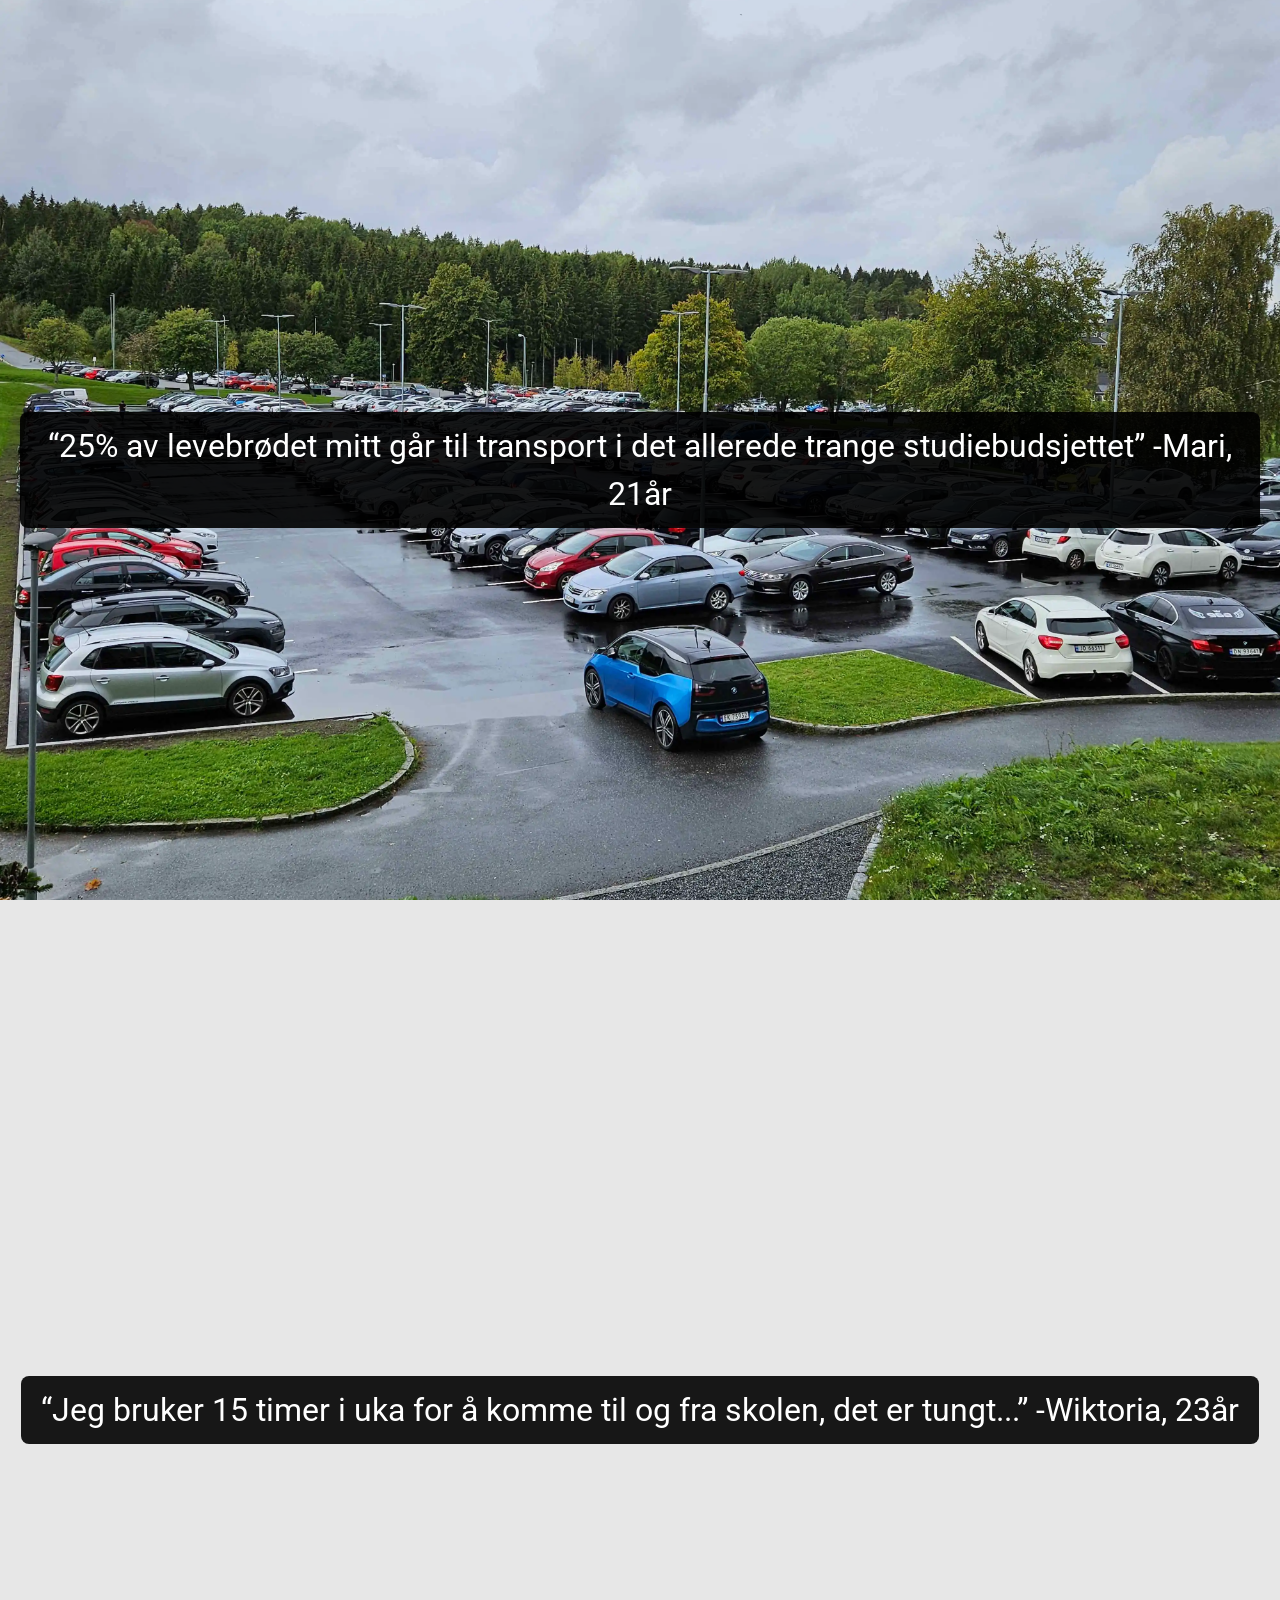
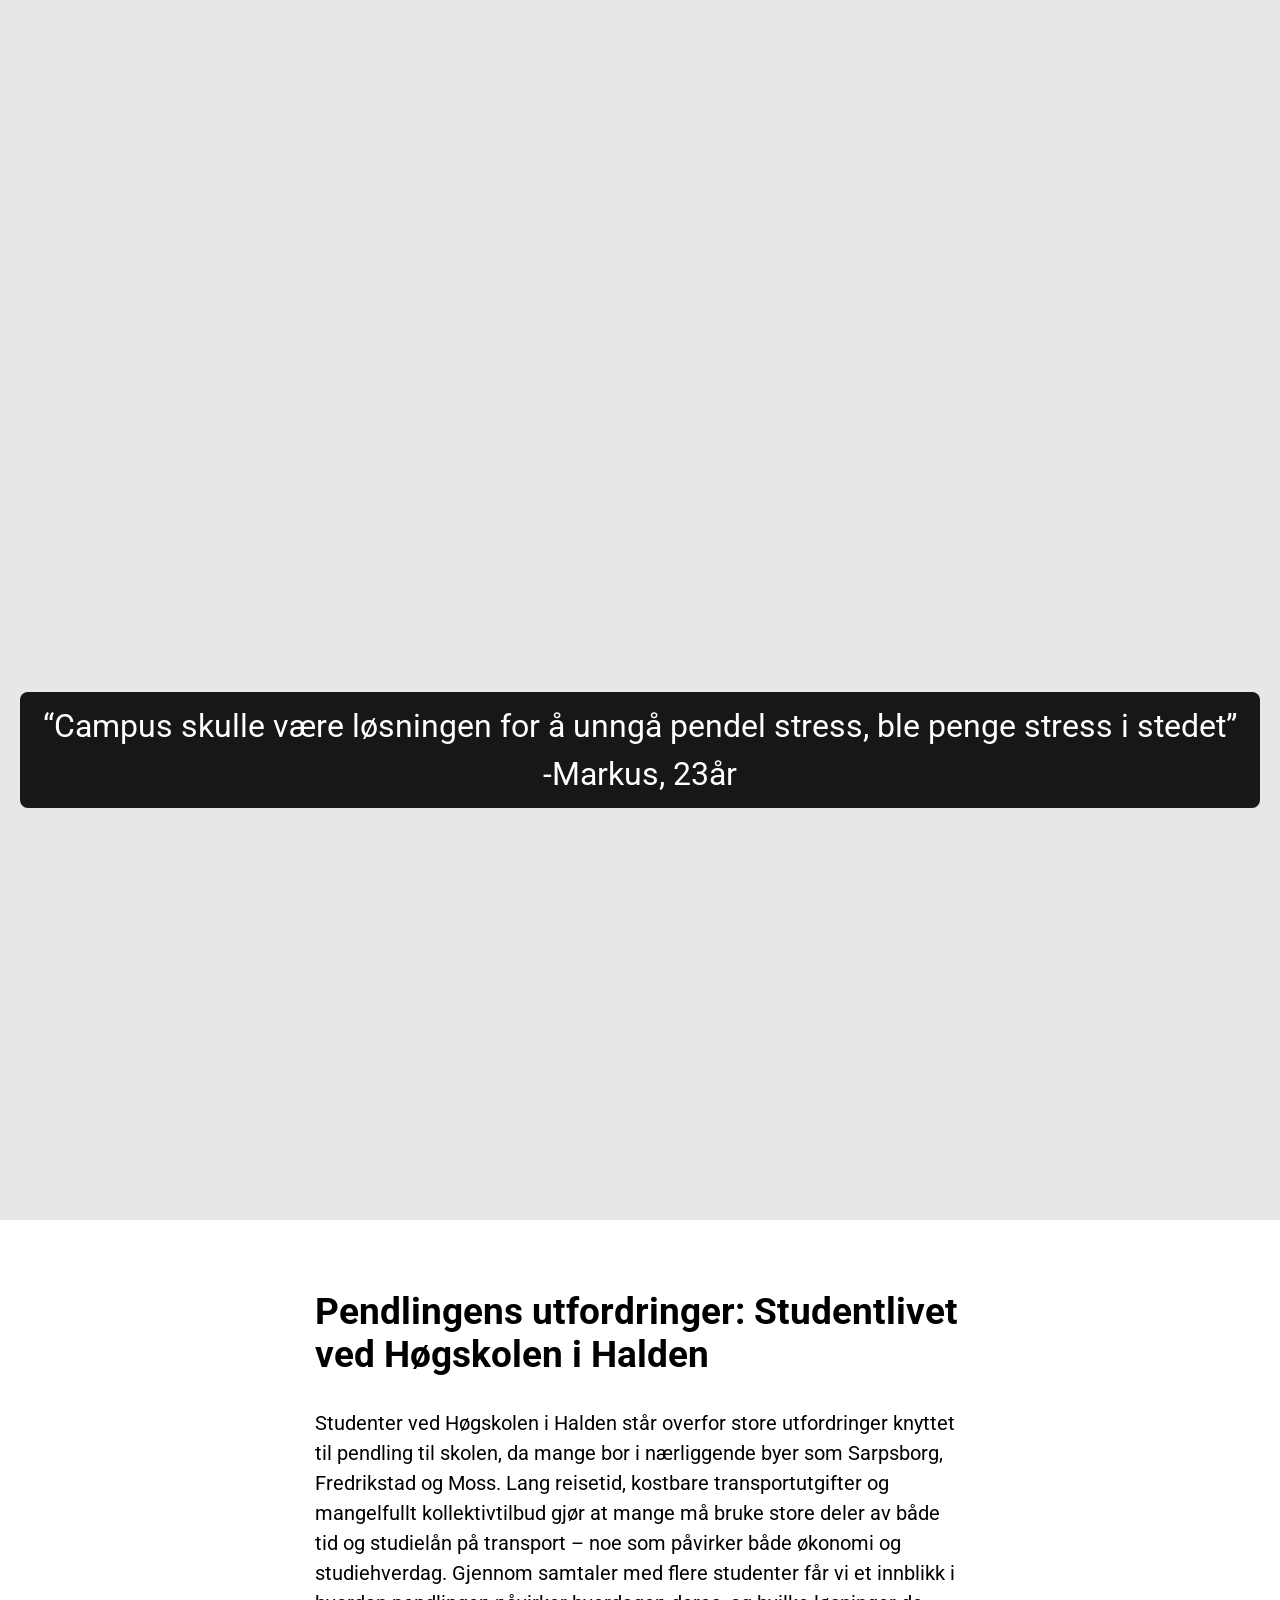
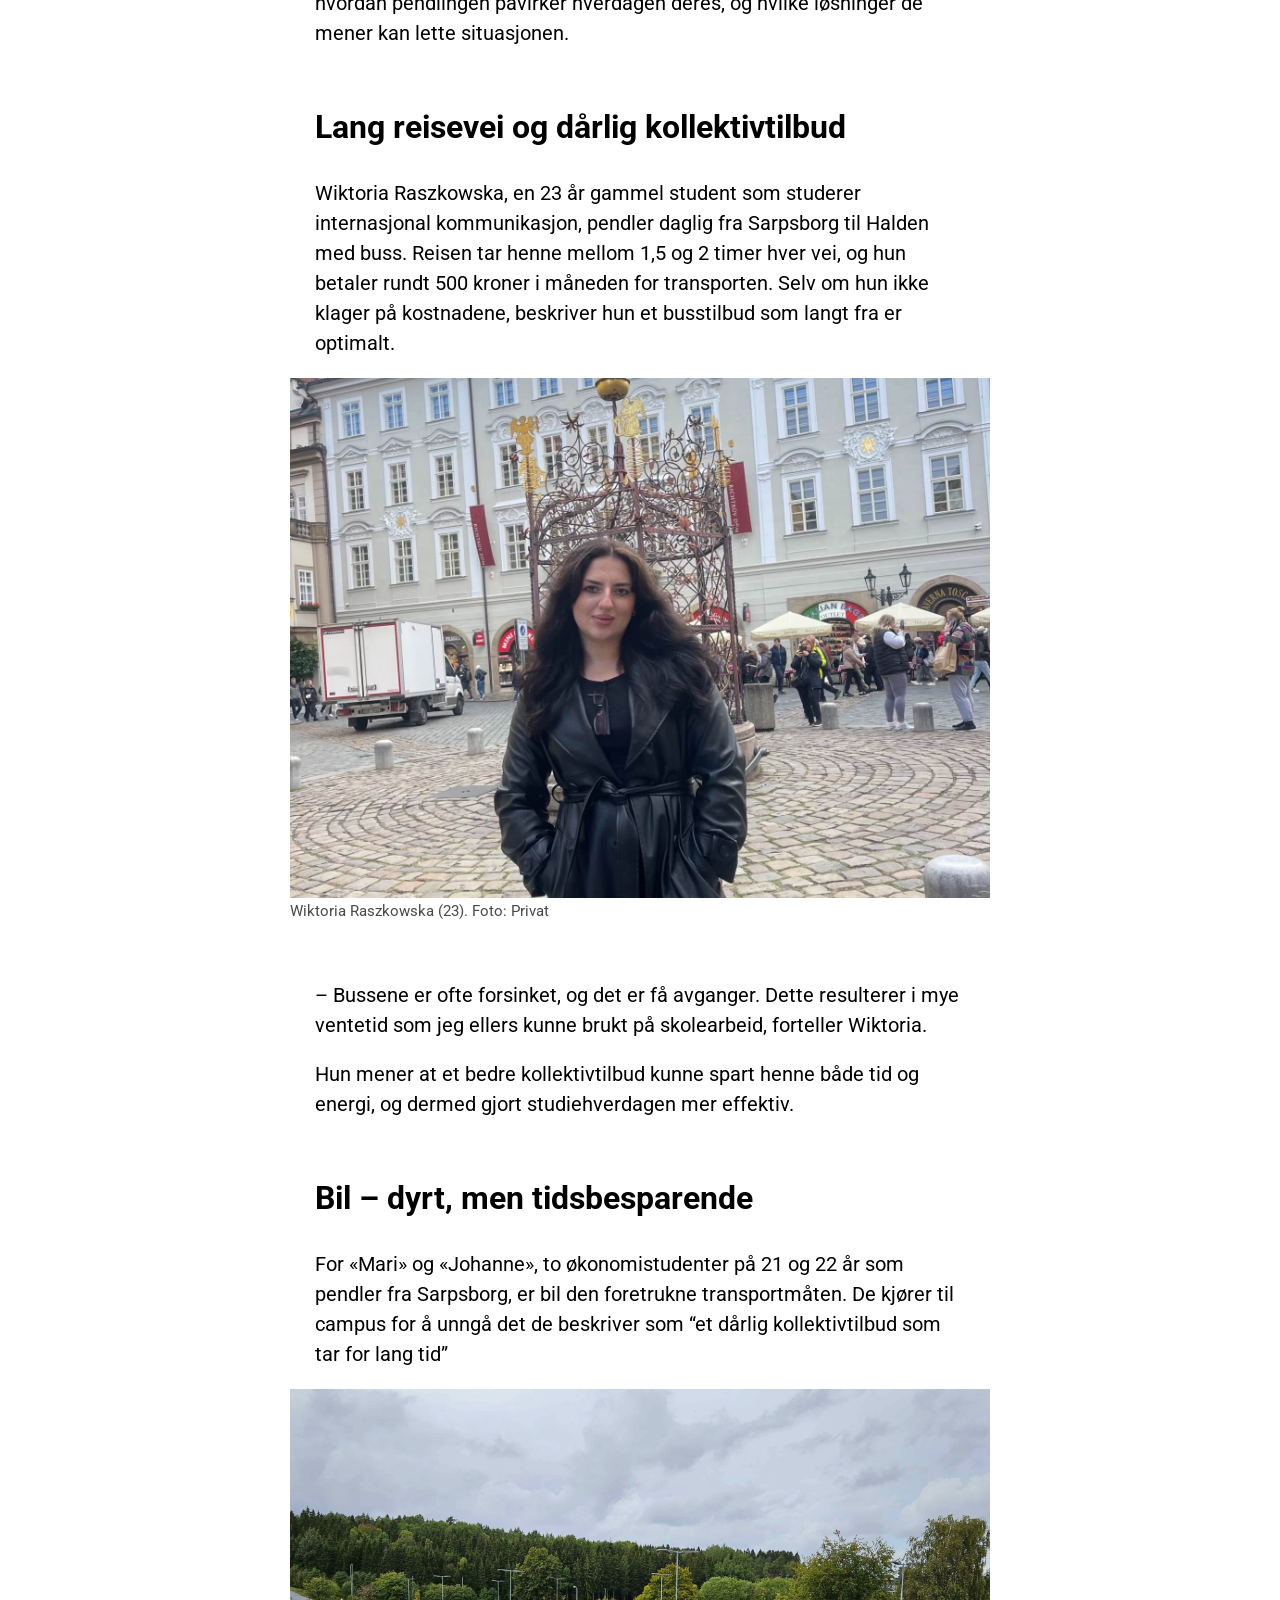
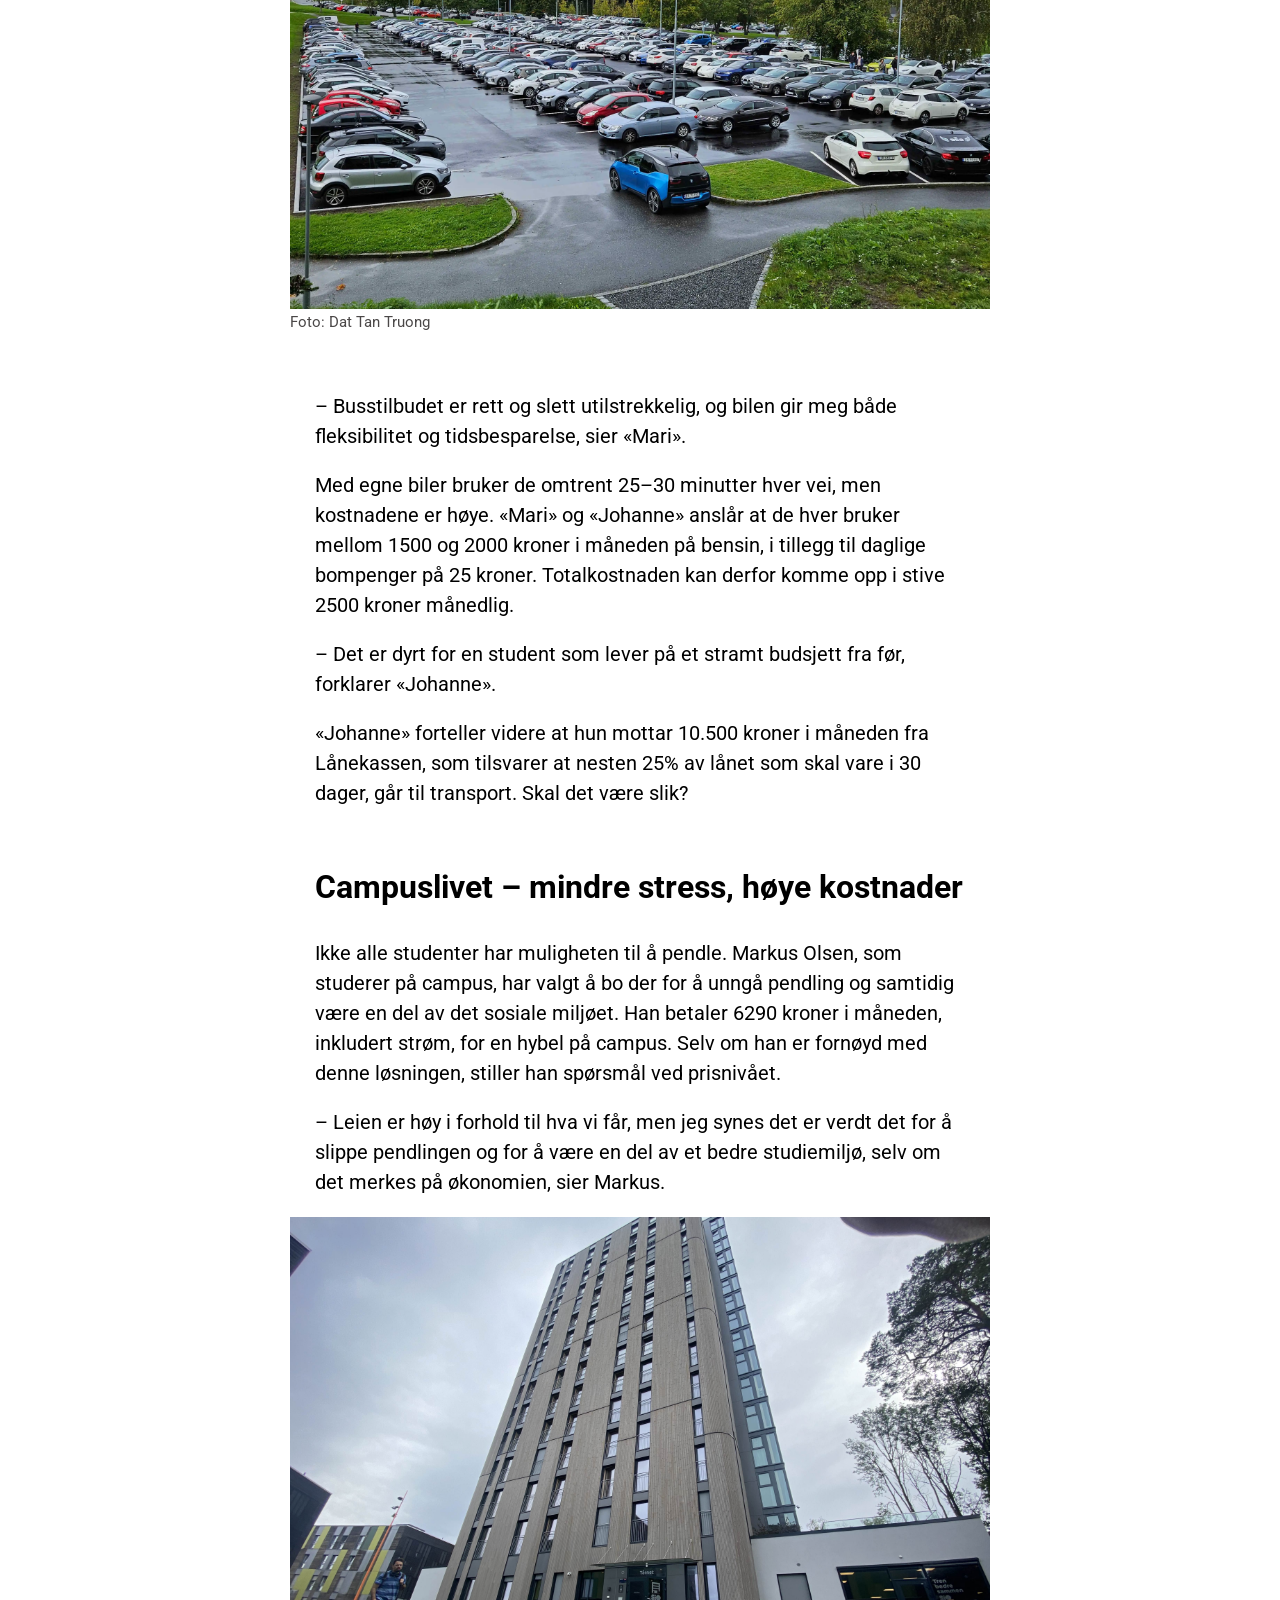
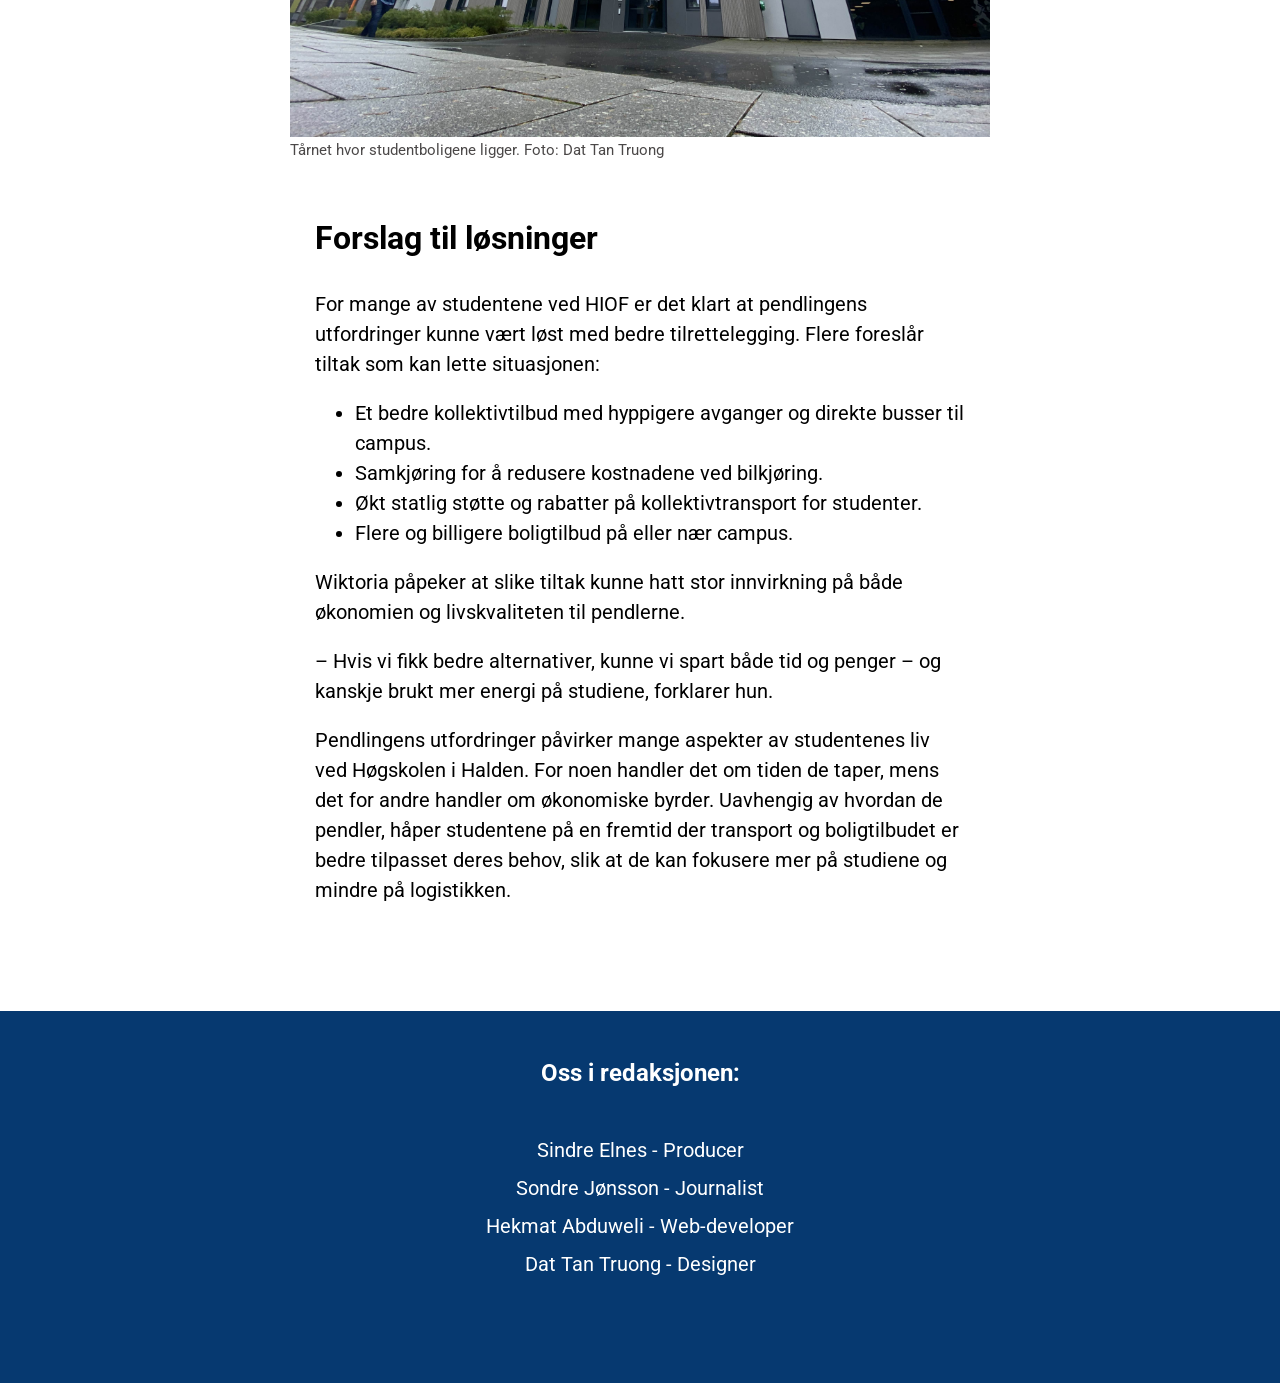
==== Eksamen_komdesign/sak1.html @ 2dca88c6 "fjernet og fikset mappe" ====
<!DOCTYPE html>
<html lang="en">

<head>
    <meta charset="UTF-8">
    <meta name="viewport" content="width=device-width, initial-scale=1.0">
    <link rel="stylesheet" href="./style.css" type="text/css">
    <link rel="stylesheet" href="sak1.css" type="text/css">
    <title>sak1</title>
</head>

<body>
    <main class="container">
        <section class="section" data-bg="bildet/nummertre.webp ">
            <p class="bgp" id="firstSection">“25% av levebrødet mitt går til transport i det allerede trange studiebudsjettet” -Mari,
                21år
            </p>
        </section>
        <section class="section" data-bg="bildet/nummeren.webp">
            <p class="bgp">“Jeg bruker 15 timer i uka for å komme til og fra skolen, det er tungt...”
                -Wiktoria, 23år
            </p>
        </section>
        <section class="section" data-bg="bildet/nummerto.jpg">
            <p class="bgp">“Campus skulle være løsningen for å unngå pendel stress, ble penge stress i stedet” -Markus,
                23år</p>
        </section>

        <section class="normal-section">
        

            <article class="sak-artikkel">
                <!-- <figure>
                    <img src="bildet/buss.webp" alt="buss" />
                    <figcaption>Buss</figcaption>
                </figure>
                 -->

                <div class="paragraph">
                    <h1>Pendlingens utfordringer: Studentlivet ved Høgskolen i Halden</h1>
                    <p>Studenter ved Høgskolen i Halden står overfor store utfordringer knyttet til pendling til
                        skolen, da mange bor i nærliggende byer som Sarpsborg, Fredrikstad og Moss. Lang
                        reisetid, kostbare transportutgifter og mangelfullt kollektivtilbud gjør at mange må
                        bruke store deler av både tid og studielån på transport – noe som påvirker både
                        økonomi og studiehverdag.
                        Gjennom samtaler med flere studenter får vi et innblikk i hvordan pendlingen påvirker
                        hverdagen deres, og hvilke løsninger de mener kan lette situasjonen.
                    </p>
                </div>
                <div class="paragraph">
                    <h2>
                        Lang reisevei og dårlig kollektivtilbud
                    </h2>
                    <p>Wiktoria Raszkowska, en 23 år gammel student som studerer internasjonal
                        kommunikasjon, pendler daglig fra Sarpsborg til Halden med buss. Reisen tar henne
                        mellom 1,5 og 2 timer hver vei, og hun betaler rundt 500 kroner i måneden for
                        transporten. Selv om hun ikke klager på kostnadene, beskriver hun et busstilbud som
                        langt fra er optimalt.
                    </p>
                </div>
                <figure>
                    <img src="bildet/WikBilde.jpg" alt="Wik">
                    <figcaption>Wiktoria Raszkowska (23). Foto: Privat</figcaption>
                </figure>

                <div class="paragraph">
                    <p>– Bussene er ofte forsinket, og det er få avganger. Dette resulterer i mye ventetid som
                        jeg ellers kunne brukt på skolearbeid, forteller Wiktoria.</p>
                    <br>
                    <p>Hun mener at et bedre kollektivtilbud kunne spart henne både tid og energi, og dermed
                        gjort studiehverdagen mer effektiv.</p>
                </div>

                <div class="paragraph">
                    <h2>Bil – dyrt, men tidsbesparende</h2>
                    <p>
                        For «Mari» og «Johanne», to økonomistudenter på 21 og 22 år som pendler fra
                        Sarpsborg, er bil den foretrukne transportmåten. De kjører til campus for å unngå det de
                        beskriver som “et dårlig kollektivtilbud som tar for lang tid”
                    </p>
                </div>
                <figure>
                    <img src="bildet/nummertre.webp" alt="tånet">

                    <figcaption>
                        Foto: Dat Tan Truong
                    </figcaption>
                </figure>
                <div class="paragraph">
                    <p>
                        – Busstilbudet er rett og slett utilstrekkelig, og bilen gir meg både fleksibilitet og
                        tidsbesparelse, sier «Mari».
                    </p>
                    <br>
                    <p>
                        Med egne biler bruker de omtrent 25–30 minutter hver vei, men kostnadene er høye.
                        «Mari» og «Johanne» anslår at de hver bruker mellom 1500 og 2000 kroner i måneden på
                        bensin, i tillegg til daglige bompenger på 25 kroner. Totalkostnaden kan derfor komme
                        opp i stive 2500 kroner månedlig.
                    </p>
                    <br>
                    <p>– Det er dyrt for en student som lever på et stramt budsjett fra før, forklarer «Johanne».</p>
                    <br>
                    <p>«Johanne» forteller videre at hun mottar 10.500 kroner i måneden fra Lånekassen, som
                        tilsvarer at nesten 25% av lånet som skal vare i 30 dager, går til transport. Skal det være
                        slik?</p>
                </div>
                <div class="paragraph">
                    <h2>Campuslivet – mindre stress, høye kostnader</h2>
                    <p>
                        Ikke alle studenter har muligheten til å pendle. Markus Olsen, som studerer på campus,
                        har valgt å bo der for å unngå pendling og samtidig være en del av det sosiale miljøet.
                        Han betaler 6290 kroner i måneden, inkludert strøm, for en hybel på campus. Selv om
                        han er fornøyd med denne løsningen, stiller han spørsmål ved prisnivået.

                    </p>
                    <br>

                    <p>
                        – Leien er høy i forhold til hva vi får, men jeg synes det er verdt det for å slippe
                        pendlingen og for å være en del av et bedre studiemiljø, selv om det merkes på
                        økonomien, sier Markus.
                    </p>
                </div>

                <figure>
                    <img src="bildet/tornet.jpg" alt="tånet">

                    <figcaption>
                        Tårnet hvor studentboligene ligger. Foto: Dat Tan Truong
                    </figcaption>
                </figure>

                <div class="paragraph">

                    <h2>Forslag til løsninger</h2>
                    <p>For mange av studentene ved HIOF er det klart at pendlingens utfordringer kunne vært
                    løst med bedre tilrettelegging. Flere foreslår tiltak som kan lette situasjonen:
                    </p>
                    <br>
                    <ul>
                        <li>Et bedre kollektivtilbud med hyppigere avganger og direkte busser til campus.</li>
                        <li>Samkjøring for å redusere kostnadene ved bilkjøring.</li>
                        <li>Økt statlig støtte og rabatter på kollektivtransport for studenter.</li>
                        <li>Flere og billigere boligtilbud på eller nær campus.</li>
                    </ul>
                    <br>
                    <p>Wiktoria påpeker at slike tiltak kunne hatt stor innvirkning på både økonomien og
                    livskvaliteten til pendlerne.
                    </p>
                    <br>
                    <p>– Hvis vi fikk bedre alternativer, kunne vi spart både tid og penger – og kanskje brukt mer
                    energi på studiene, forklarer hun.</p>
                    <br>
                    <p>Pendlingens utfordringer påvirker mange aspekter av studentenes liv ved Høgskolen i
                    Halden. For noen handler det om tiden de taper, mens det for andre handler om
                    økonomiske byrder. Uavhengig av hvordan de pendler, håper studentene på en fremtid
                    der transport og boligtilbudet er bedre tilpasset deres behov, slik at de kan fokusere
                    mer på studiene og mindre på logistikken.</p>
                    <br><br><br><br>
                </div>
            </article>
        </section>
    </main>
    <footer>
        <h2>Oss i redaksjonen:</h2>
        <ul>
            <li>Sindre Elnes - Producer</li>
            <li>Sondre Jønsson - Journalist</li>
            <li>Hekmat Abduweli - Web-developer</li>
            <li>Dat Tan Truong - Designer</li>
        </ul>
    </footer>
</body>

</html>
<script>

    const sections = document.querySelectorAll(".section");
    const container = document.querySelector(".container");


    const options = {
        root: null,
        threshold: 0.5,
    };

    const observer = new IntersectionObserver((entries) => {
        entries.forEach((entry) => {
            if (entry.isIntersecting) {
                const bgImage = entry.target.getAttribute("data-bg");

                if (bgImage) {
                    container.style.backgroundImage = `url(${bgImage})`;

                    setTimeout(() => {
                        container.style.backgroundImage = `url(${bgImage})`;
                    }, 1000);
                }
            }
        });
    }, options);

    sections.forEach((section) => {
        observer.observe(section);
    });

</script>
---- Eksamen_komdesign/style.css ----
/* Felles stilregler */
@import url("https://fonts.googleapis.com/css2?family=Roboto:wght@300;400;500;700&display=swap");

* {
  margin: 0;
}

body,
html {
  margin: 0;
  padding: 0;
  overflow-x: hidden;
  scroll-behavior: smooth;
  font-family: "Roboto", Arial, Helvetica, sans-serif;
  background-color: #e7e7e7;
}

header {
  text-align: center;
  padding: 1.5rem;
  background-color: #405b97;
}

a {
  color: #000;
  text-decoration: none;
  list-style: none;
}

main h1,
main h2 {
  margin-bottom: 2rem;
  font-size: 2.3rem;
}

main h2 {
  font-size: 2rem;
}

a {
  color: #000;
  text-decoration: none;
}

p, ul li {
  line-height: 1.5;
  font-size: 20px;
}

footer {
  background-color: rgb(6,57,112);
  text-align: center;
  padding: 3rem 0rem 3rem 0rem;
  color: #fff;
}

footer ul {
  padding: 3rem 0rem 3rem 0rem;
}

footer ul li {
  margin-bottom: 0.5rem;
}

.logopic{
  width: 7%;
}

/*scrollfunksjon*/
.section {
  min-height: 100vh;
  display: flex;
  justify-content: center;
  align-items: center;
  color: white;
  text-align: center;
  padding: 20px;
}

.container {
  width: 100%;

  margin: 0 auto; /* Centers the container */
  background-size:cover; /* Adjusts size proportionally */
  background-position: center center; /* Ensures it's centered */
  background-attachment: fixed;
  transition: background-image 0.3s ease-in-out;
}

.section .bgp {
  font-size: 2rem;
  color: white;
  background-color: rgba(0, 0, 0, 0.9);
  padding: 10px 20px;
  border-radius: 8px;
}

/*artikkel*/
.normal-section {
  background-color: white;
  color: black;
  min-height: 100vh;
  display: flex;
  flex-direction: column;
  justify-content: center;
  align-items: center;
  padding: 10px;
}

.normal-section article {
  max-width: 700px;
  width: 100%;
}

.normal-section img,
.normal-section figure img {
  width: 100%;
  max-height: 520px;
  object-fit: cover;
}

figcaption {
  text-align: left;
  font-size: 15px;
  color: rgb(75, 72, 72);
}

.paragraph {
  max-width: 650px;
  width: 100%;
  margin: 60px auto 20px auto;
}

@media only screen and (max-width: 600px) {
  main h1{
    font-size: 2rem;
  }
  main h2{
    font-size: 1.5rem;
  }
  p, ul li {
  line-height: 1.5;
  font-size: 16px;
}
.normal-section img,
.normal-section figure img {
  max-height: 350px;
}
.section .bgp {
  font-size: 1.5rem;
}
.logopic{
  width: 20%;
}
}
---- Eksamen_komdesign/sak1.css ----
.background-overlay {
  position: absolute;
  top: 0;
  left: 0;
  width: 100%;
  height: 100%;
  opacity: 0;
  z-index: 1;
}
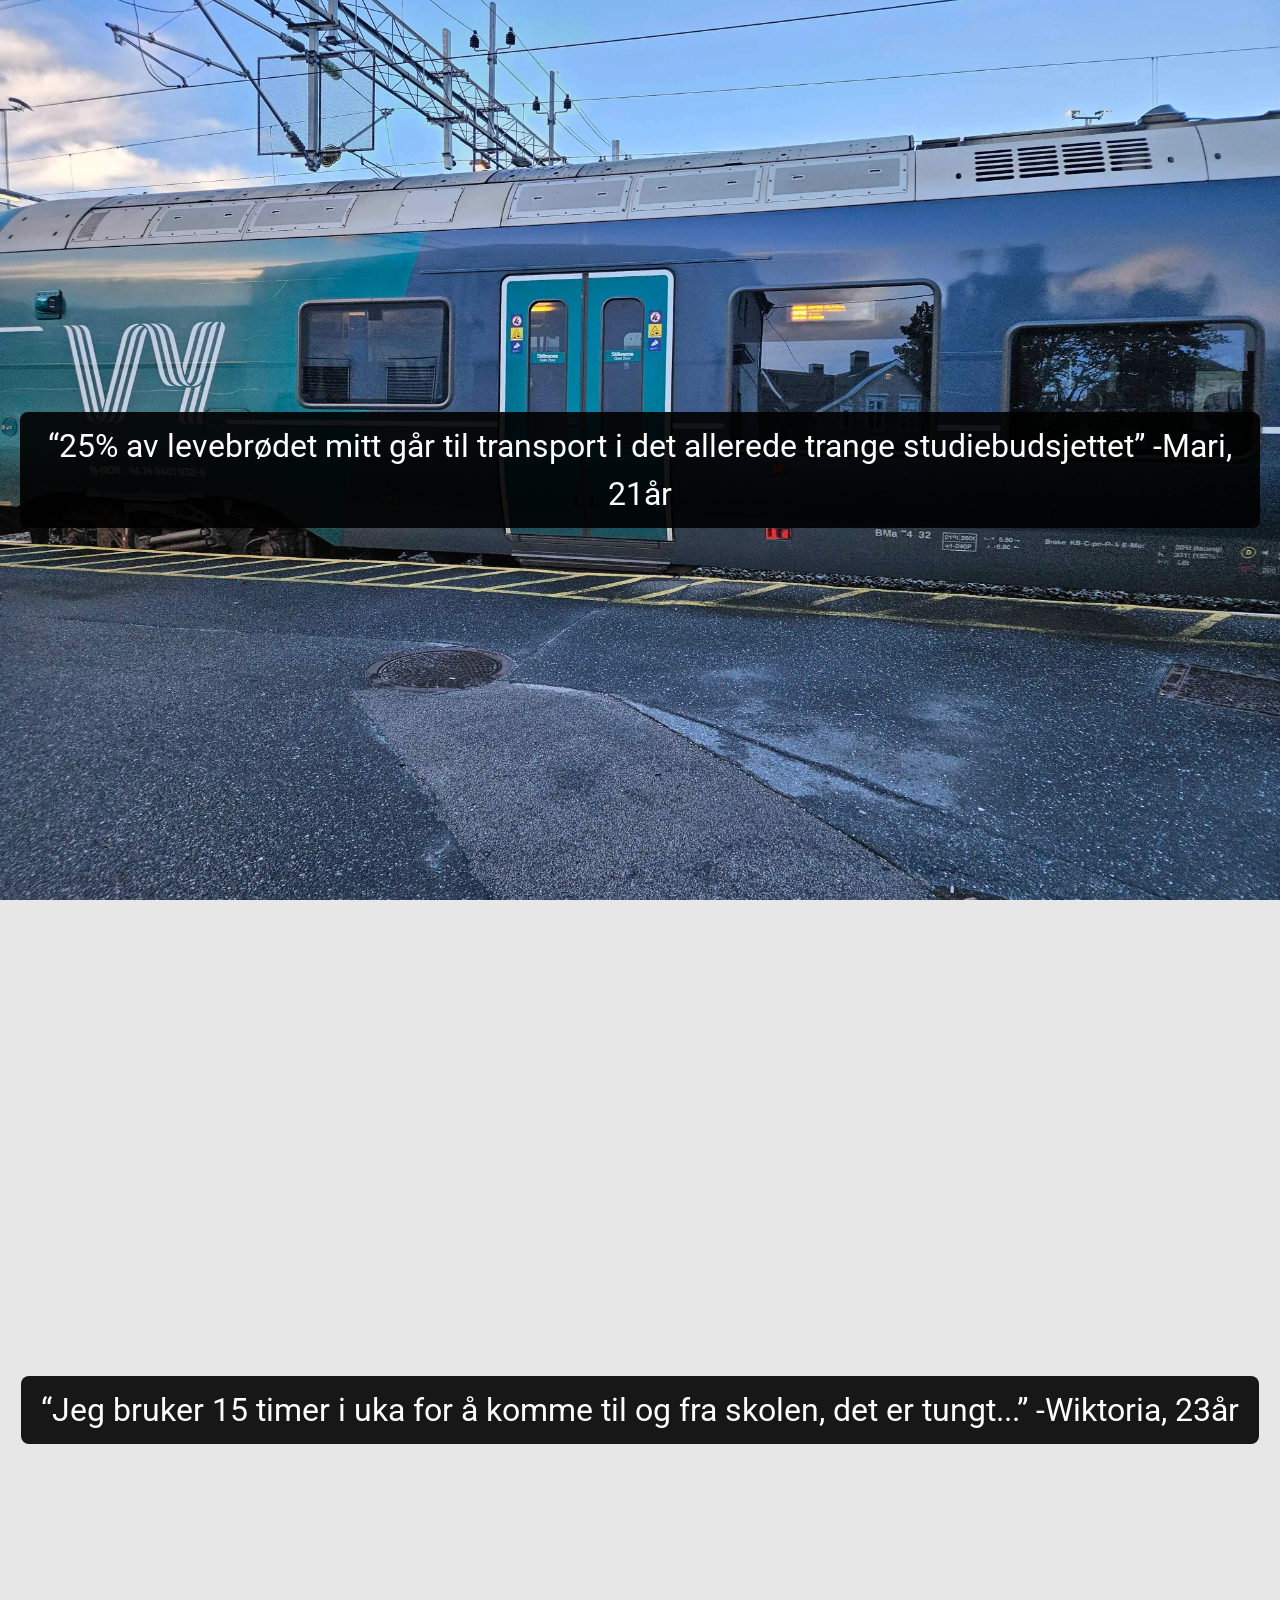
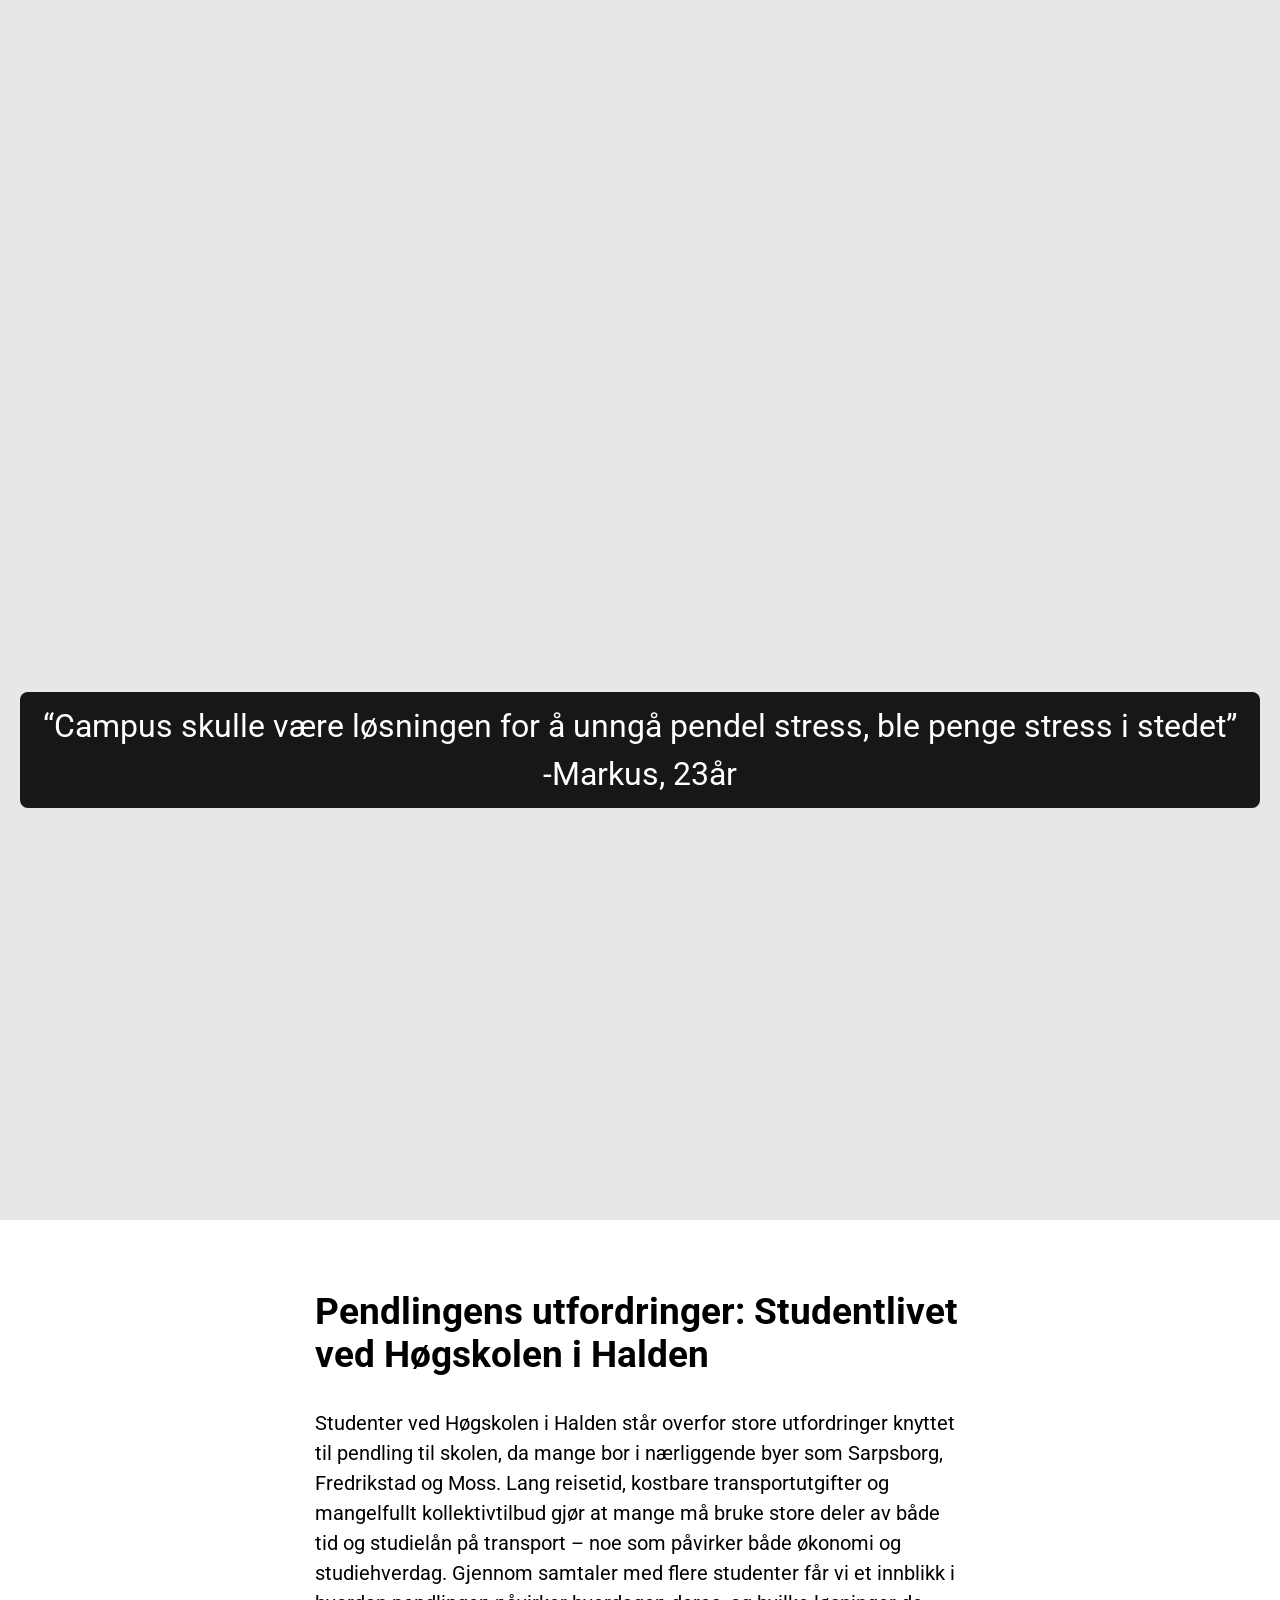
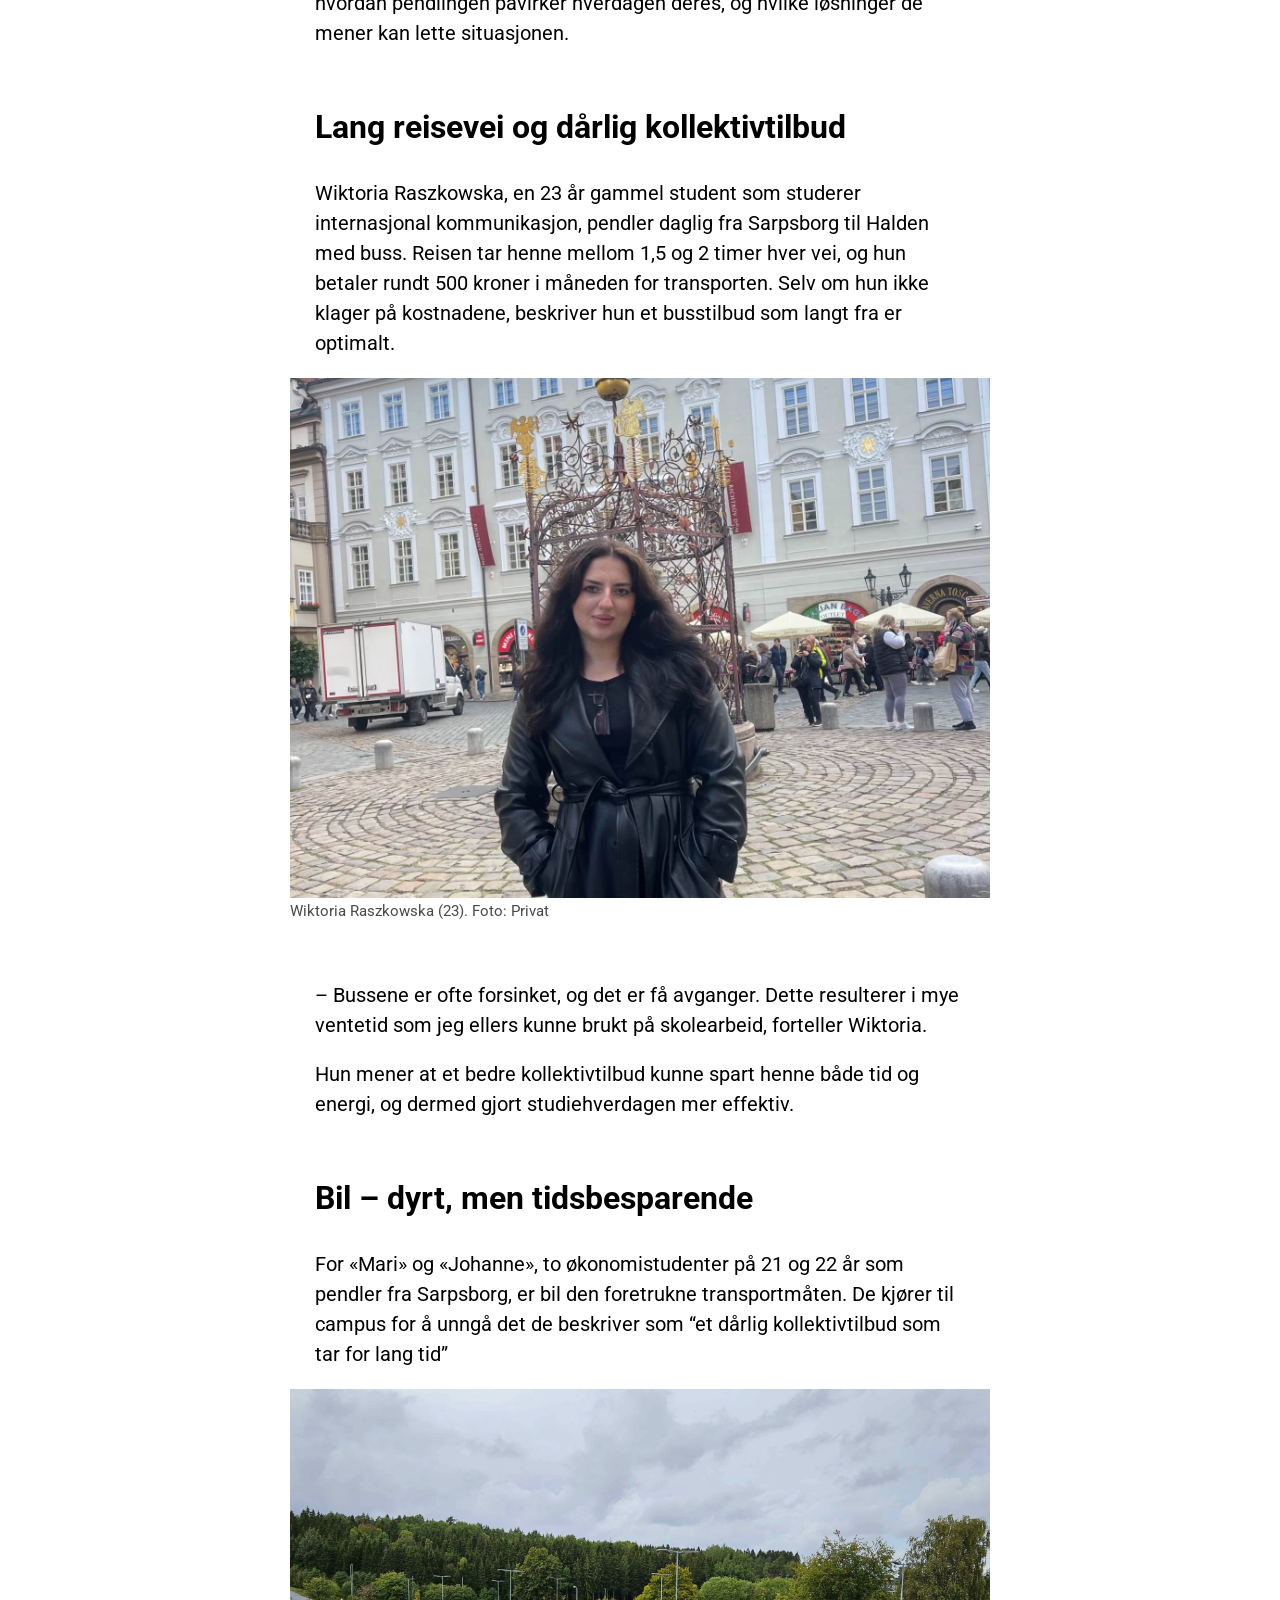
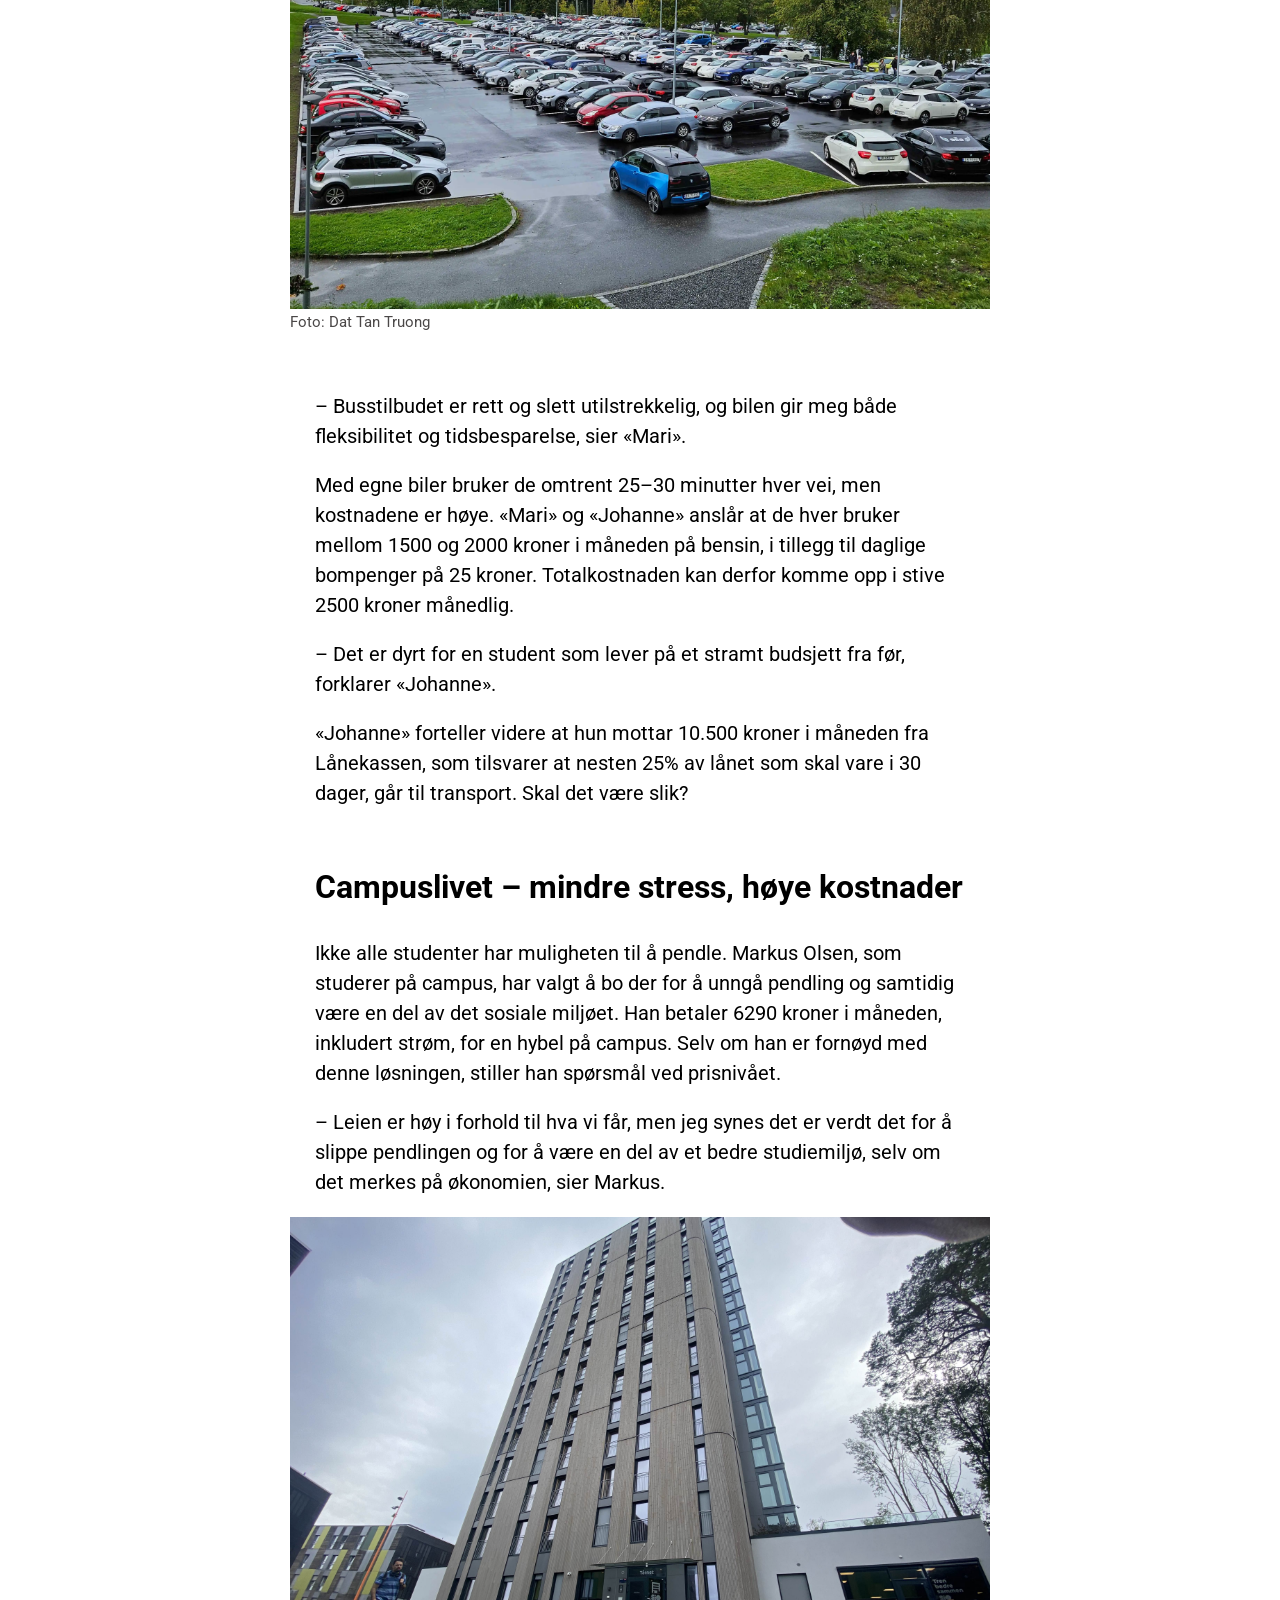
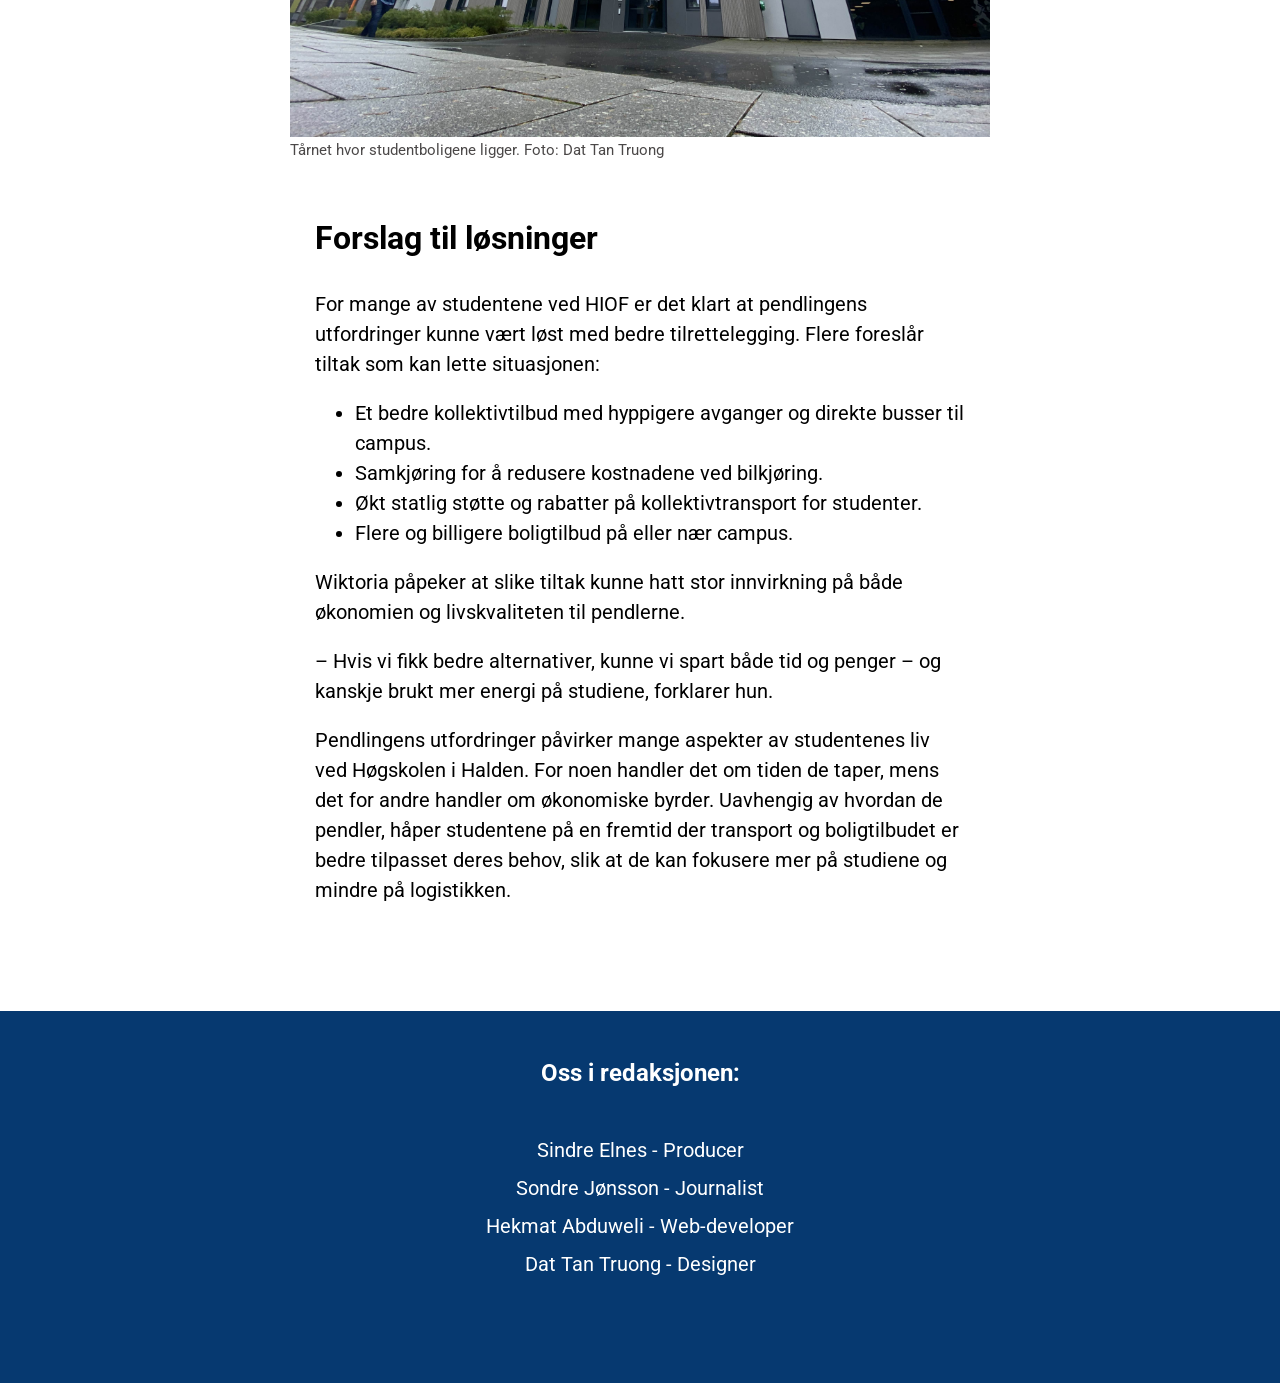
==== commit 8d798727: "bildejusteringer" ====
--- a/Eksamen_komdesign/sak1.html
+++ b/Eksamen_komdesign/sak1.html
@@ -59,7 +59,7 @@
                     </p>
                 </div>
                 <figure>
-                    <img src="bildet/WikBilde.jpg" alt="Wik">
+                    <img src="bildet/WikBilde.jpg" alt="Wik" loading="lazy">
                     <figcaption>Wiktoria Raszkowska (23). Foto: Privat</figcaption>
                 </figure>
 
@@ -80,7 +80,7 @@
                     </p>
                 </div>
                 <figure>
-                    <img src="bildet/nummertre.webp" alt="tånet">
+                    <img src="bildet/nummertre.webp" alt="biler" loading="lazy">
 
                     <figcaption>
                         Foto: Dat Tan Truong
@@ -124,7 +124,7 @@
                 </div>
 
                 <figure>
-                    <img src="bildet/tornet.jpg" alt="tånet">
+                    <img src="bildet/tornet.jpg" alt="tånet" loading="lazy">
 
                     <figcaption>
                         Tårnet hvor studentboligene ligger. Foto: Dat Tan Truong
